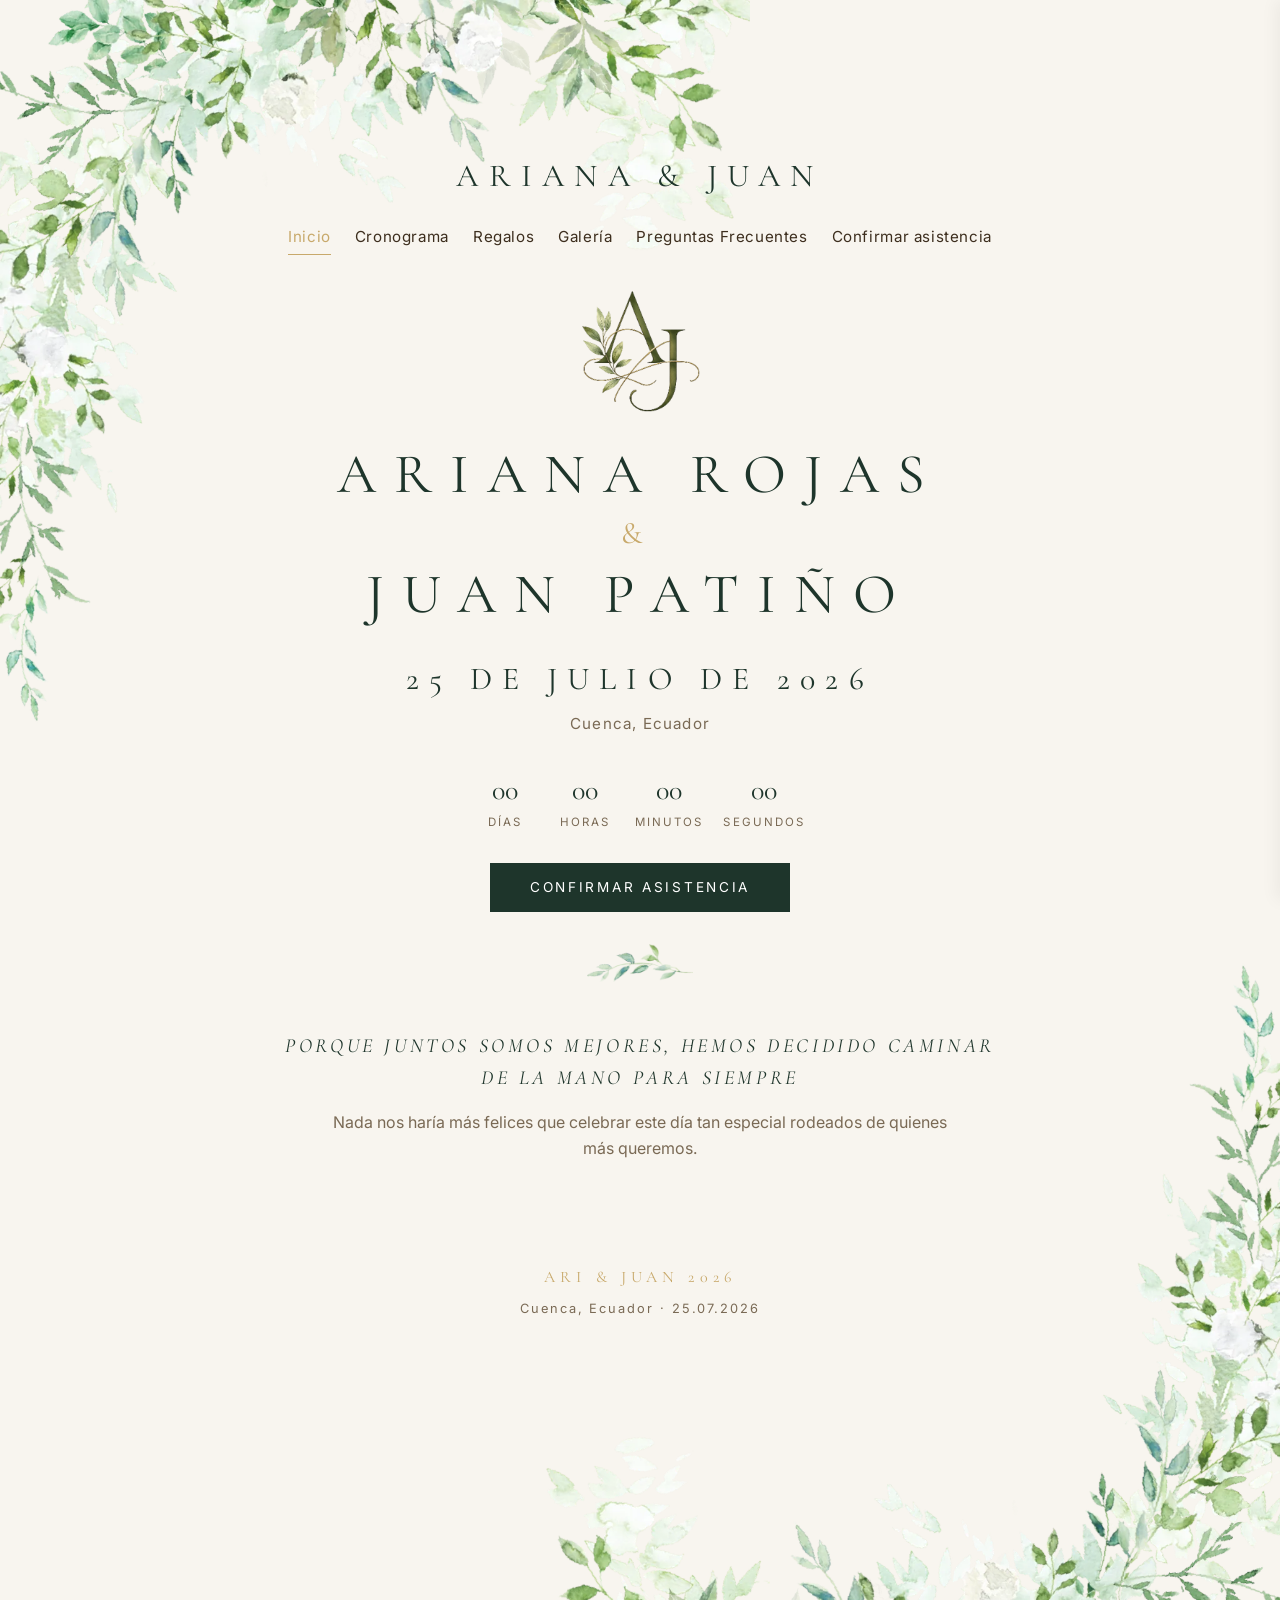
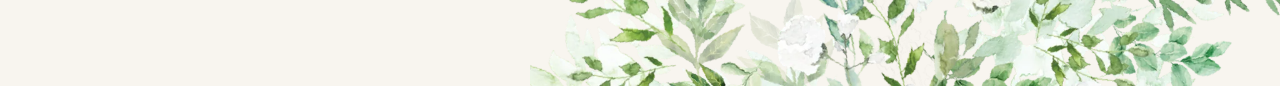
==== index.html @ b40ef791 "Invitacion: saludo 3+ usa nombre y apellido completos, ceremonia solo hora de inicio 10:30 AM, lugar" ====
<!DOCTYPE html>
<html lang="es">
<head>
  <meta charset="UTF-8">
  <meta name="viewport" content="width=device-width, initial-scale=1.0">
  <title>Invitación | Ariana & Juan</title>

  <link rel="icon" href="/favicon.ico" sizes="any">
  <link rel="icon" type="image/png" sizes="32x32" href="/icons/favicon-32x32.png">
  <link rel="apple-touch-icon" sizes="180x180" href="/icons/apple-touch-icon.png">
  <link rel="manifest" href="/site.webmanifest">
  <meta name="theme-color" content="#1e352b">

  <meta property="og:type" content="website">
  <meta property="og:title" content="Ariana & Juan | Nuestra Boda">
  <meta property="og:description" content="25 de julio de 2026. La Muralla, Baños de Cuenca, Ecuador.">
  <meta property="og:image" content="https://arijuan2026.com/social/og-image-v3.jpg">
  <meta property="og:image:width" content="1200">
  <meta property="og:image:height" content="630">
  <meta property="og:url" content="https://arijuan2026.com/">
  <meta name="twitter:card" content="summary_large_image">
  <meta name="twitter:image" content="https://arijuan2026.com/social/twitter-card-v3.jpg">

  <link rel="preconnect" href="https://fonts.googleapis.com">
  <link rel="preconnect" href="https://fonts.gstatic.com" crossorigin>
  <link href="https://fonts.googleapis.com/css2?family=Cormorant+Garamond:wght@400;500;600&family=Inter:wght@400;500&display=swap" rel="stylesheet">
  <link rel="stylesheet" href="/assets/css/styles.css">
</head>
<body>
  <div class="marco-superior">
    <img src="/assets/img/decoracion/floral-superior.webp" alt="" class="floral">
  </div>

  <p id="error" class="error" hidden></p>

  <section id="contenido" class="invitacion">
    <img src="/icons/logo.png" alt="Monograma A J" class="hero-mono">

    <p class="saludo" id="saludo"></p>

    <p class="frase">Hay momentos en la vida que son especiales por sí solos, pero compartirlos con las personas que queremos los convierte en recuerdos inolvidables.</p>

    <p class="bendicion">Con la bendición de Dios y de nuestros Padres</p>

    <div class="padres">
      <p class="padres-col padres-novia" id="padres-novia"></p>
      <p class="padres-col padres-novio" id="padres-novio"></p>
    </div>

    <p class="frase">tenemos el honor de invitarles a celebrar junto a nosotros uno de los días más importantes de nuestras vidas.</p>

    <h1 class="hero-nombres">
      ARIANA ROJAS
      <span class="hero-amp">&amp;</span>
      JUAN PATIÑO
    </h1>

    <hr class="separador-oro">

    <p class="hero-fecha" id="fecha"></p>
    <p class="hero-lugar invitacion-lugar" id="lugar"></p>

    <div class="evento-bloque" id="bloque-ceremonia" hidden>
      <h3 class="evento-titulo">Ceremonia</h3>
      <!-- Placeholder de imagen: reemplazar el div por <img src="..." class="evento-imagen"> cuando esté la foto -->
      <div class="evento-imagen" aria-hidden="true">Imagen</div>
      <p class="hero-lugar"><span id="ceremonia-hora"></span></p>
    </div>

    <div class="evento-bloque" id="bloque-recepcion">
      <h3 class="evento-titulo">Recepción</h3>
      <!-- Placeholder de imagen: reemplazar el div por <img src="..." class="evento-imagen"> cuando esté la foto -->
      <div class="evento-imagen" aria-hidden="true">Imagen</div>
      <p class="hero-lugar"><span id="recepcion-hora"></span></p>
    </div>

    <p class="hashtag" id="hashtag"></p>

    <div class="botones">
      <a id="rsvp-link" class="btn" href="#">Confirmar asistencia</a>
      <a id="sitio-link" class="btn btn-secundario" href="#">Ver sitio de la boda</a>
    </div>
  </section>

  <footer class="site-footer">
    <p class="marca">ARI &amp; JUAN 2026</p>
    <p>Cuenca, Ecuador · 25.07.2026</p>
  </footer>

  <div class="marco-inferior">
    <img src="/assets/img/decoracion/floral-inferior.webp" alt="" class="floral">
  </div>

  <script src="/assets/js/data.js"></script>
  <script src="/assets/js/invitacion.js"></script>
  <script src="/assets/js/sw-register.js" defer></script>
</body>
</html>
---- assets/css/styles.css ----
/* Diseño basado en el sitio Zola arijuan2026 + paleta de la marca Ari & Juan
   (crema #fffaf3 / dorado #b7954b / verde bosque + decoración floral en acuarela). */

:root {
  --color-fondo: #f8f5ef;
  --color-fondo-suave: #f0ebde;
  --color-texto: #3d2e1e;
  --color-texto-suave: #7a6a55;
  --color-acento: #1e352b;
  --color-oro: #c8a96b;
  --color-oro-claro: #dec797;
  --color-sage: #87a96b;
  --color-borde: #e2d7be;
  --serif: "Cormorant Garamond", Georgia, "Times New Roman", serif;
  --sans: "Inter", -apple-system, BlinkMacSystemFont, "Segoe UI", Roboto, sans-serif;
  --letter-headings: 0.32em;
  --letter-headings-tight: 0.2em;
  --ancho-contenido: 900px;
}

* { box-sizing: border-box; }

html, body { margin: 0; padding: 0; }

body {
  font-family: var(--sans);
  color: var(--color-texto);
  background-color: var(--color-fondo);
  line-height: 1.6;
  font-size: 16px;
  position: relative;
  min-height: 100vh;
  overflow-x: hidden;
}

/* Florales: overlays absolutos que no consumen flow. Top a la izquierda, bottom a la derecha. */

.marco-superior,
.marco-inferior {
  position: absolute;
  left: 0;
  right: 0;
  pointer-events: none;
  z-index: 0;
  overflow: hidden;
  display: flex;
}

.marco-superior { top: 0; justify-content: flex-start; align-items: flex-start; }
.marco-inferior { bottom: 0; justify-content: flex-end; align-items: flex-end; }

.marco-superior .floral,
.marco-inferior .floral {
  display: block;
  width: 100%;
  max-width: 800px;
  height: auto;
  aspect-ratio: 1500 / 1455;
  user-select: none;
}

@media (min-width: 768px) and (max-width: 1199px) {
  .marco-superior .floral,
  .marco-inferior .floral { max-width: 600px; }
}

@media (min-width: 1200px) {
  .marco-superior .floral,
  .marco-inferior .floral { max-width: 750px; }
}

/* Header, main y footer en flujo normal, por encima del floral */

.site-header,
main,
.site-footer {
  position: relative;
  z-index: 1;
}

.site-header {
  text-align: center;
  padding: clamp(100px, 13vw, 150px) 1rem 1rem;
}

.site-title {
  font-family: var(--serif);
  font-weight: 400;
  font-size: clamp(1.5rem, 3.5vw, 2rem);
  letter-spacing: var(--letter-headings);
  text-transform: uppercase;
  color: var(--color-acento);
  margin: 0 0 1.25rem;
}

.site-title a { color: inherit; text-decoration: none; }

.site-nav {
  display: flex;
  justify-content: center;
  flex-wrap: wrap;
  row-gap: 0.4rem;
  column-gap: 1.5rem;
  font-size: 0.95rem;
}

.site-nav a {
  color: var(--color-texto);
  text-decoration: none;
  letter-spacing: 0.04em;
  padding: 0.25rem 0;
  border-bottom: 1px solid transparent;
  transition: color 0.2s, border-color 0.2s;
}

.site-nav a:hover { color: var(--color-oro); }
.site-nav a.active { border-bottom-color: var(--color-oro); color: var(--color-oro); }

/* Burger fijo en esquina superior derecha, siempre visible.
   Es un acceso alternativo: el nav horizontal sigue siendo el principal. */

.burger {
  position: fixed;
  top: 1rem;
  right: 1rem;
  z-index: 100;
  background: rgba(248, 245, 239, 0.85);
  backdrop-filter: blur(4px);
  border: 1px solid var(--color-borde);
  border-radius: 50%;
  cursor: pointer;
  padding: 0;
  width: 46px;
  height: 46px;
  display: flex;
  flex-direction: column;
  align-items: center;
  justify-content: center;
  gap: 4px;
  transition: background 0.2s;
}

.burger:hover { background: var(--color-fondo); }

.burger span {
  display: block;
  width: 22px;
  height: 2px;
  background: var(--color-acento);
  transition: transform 0.25s, opacity 0.25s;
}

.burger[aria-expanded="true"] {
  background: var(--color-fondo);
}

.burger[aria-expanded="true"] span:nth-child(1) {
  transform: translateY(6px) rotate(45deg);
}
.burger[aria-expanded="true"] span:nth-child(2) {
  opacity: 0;
}
.burger[aria-expanded="true"] span:nth-child(3) {
  transform: translateY(-6px) rotate(-45deg);
}

/* Overlay drawer que abre desde la derecha al hacer click en el burger */

.menu-overlay {
  position: fixed;
  top: 0;
  right: 0;
  width: min(320px, 100%);
  height: 100vh;
  background: var(--color-fondo);
  z-index: 99;
  transform: translateX(100%);
  transition: transform 0.3s ease;
  padding: 5rem 2rem 2rem;
  box-shadow: -4px 0 16px rgba(0, 0, 0, 0.05);
  border-left: 1px solid var(--color-borde);
  overflow-y: auto;
}

.menu-overlay.abierto {
  transform: translateX(0);
}

.menu-overlay a {
  display: block;
  padding: 0.9rem 0;
  border-bottom: 1px solid var(--color-borde);
  color: var(--color-texto);
  text-decoration: none;
  letter-spacing: 0.05em;
  font-size: 1rem;
}

.menu-overlay a:hover,
.menu-overlay a.active {
  color: var(--color-oro);
}

.menu-overlay a:last-child {
  border-bottom: 0;
}

/* Main */

main {
  max-width: var(--ancho-contenido);
  margin: 0 auto;
  padding: 1rem 1.5rem 2rem;
  text-align: center;
}

main.home { padding-top: 1rem; }

h1, h2, h3, h4 {
  font-family: var(--serif);
  font-weight: 400;
  text-transform: uppercase;
  letter-spacing: var(--letter-headings);
  color: var(--color-acento);
  margin: 0;
}

h1 { font-size: clamp(2rem, 6vw, 3rem); line-height: 1.2; }
h2 { font-size: clamp(1.4rem, 3vw, 1.75rem); margin-top: 2.5rem; margin-bottom: 1rem; }
h3 { font-size: clamp(1.1rem, 2.5vw, 1.35rem); margin-top: 1.5rem; margin-bottom: 0.5rem; color: var(--color-oro); }
h4 { font-size: 1rem; letter-spacing: var(--letter-headings-tight); margin-top: 1rem; }

p { margin: 0.5rem 0; }

a { color: var(--color-oro); }
a:hover { color: var(--color-acento); }

/* Hero del Inicio */

.hero-nombres {
  font-family: var(--serif);
  font-weight: 400;
  text-transform: uppercase;
  letter-spacing: var(--letter-headings);
  color: var(--color-acento);
  font-size: clamp(2.2rem, 7vw, 3.5rem);
  line-height: 1.2;
  margin: 1rem 0;
}

.hero-amp {
  display: block;
  font-size: 0.55em;
  margin: 0.5rem 0;
  color: var(--color-oro);
}

.hero-fecha {
  font-family: var(--serif);
  font-weight: 400;
  text-transform: uppercase;
  letter-spacing: var(--letter-headings);
  color: var(--color-acento);
  font-size: clamp(1.4rem, 3.5vw, 2rem);
  margin: 1.5rem 0 0.5rem;
}

.hero-lugar {
  color: var(--color-texto-suave);
  letter-spacing: 0.08em;
  margin-bottom: 2rem;
  font-size: 0.95rem;
}

.hero-mono {
  display: block;
  margin: 0 auto 1.5rem;
  width: clamp(80px, 14vw, 130px);
  height: auto;
}

/* Countdown */

.countdown {
  display: flex;
  justify-content: center;
  gap: 1.25rem;
  margin: 1.5rem 0 2rem;
  flex-wrap: wrap;
}

.countdown-item {
  display: flex;
  flex-direction: column;
  align-items: center;
  min-width: 60px;
}

.countdown-num {
  font-family: var(--serif);
  font-size: clamp(1.4rem, 3vw, 1.75rem);
  color: var(--color-acento);
}

.countdown-label {
  font-size: 0.72rem;
  letter-spacing: 0.18em;
  text-transform: uppercase;
  color: var(--color-texto-suave);
}

/* Botones */

.btn {
  display: inline-block;
  padding: 0.85rem 2.5rem;
  background: var(--color-acento);
  color: #fff;
  text-decoration: none;
  border: none;
  font-family: var(--sans);
  font-size: 0.85rem;
  letter-spacing: 0.2em;
  text-transform: uppercase;
  cursor: pointer;
  transition: background 0.2s, color 0.2s;
}

.btn:hover { background: var(--color-oro); color: #fff; }

.btn-secundario {
  background: transparent;
  color: var(--color-acento);
  border: 1px solid var(--color-oro);
}

.btn-secundario:hover { background: var(--color-oro); color: #fff; }

.botones {
  display: flex;
  gap: 1rem;
  justify-content: center;
  flex-wrap: wrap;
  margin: 2rem 0;
}

/* Quote */

.quote {
  font-family: var(--serif);
  font-style: italic;
  font-size: clamp(1.05rem, 2vw, 1.25rem);
  color: var(--color-acento);
  text-transform: uppercase;
  letter-spacing: 0.18em;
  line-height: 1.6;
  margin: 3rem auto 1rem;
  max-width: 720px;
}

.subquote {
  color: var(--color-texto-suave);
  max-width: 640px;
  margin: 0 auto 2rem;
}

.separador-oro,
.separador-floral {
  display: block;
  margin: 1.75rem auto;
  border: none;
  width: clamp(140px, 22vw, 220px);
  height: 38px;
  background: url('/assets/img/decoracion/separador-floral.png') no-repeat center / contain;
}

/* Foto del home */

.foto-pareja {
  display: block;
  width: 100%;
  max-width: 720px;
  height: auto;
  margin: 2rem auto 0;
}

/* Eventos del Cronograma */

.evento {
  margin: 3rem auto;
  padding-bottom: 2rem;
  border-bottom: 1px solid var(--color-borde);
  max-width: 640px;
}

.evento:last-child { border-bottom: none; }

.evento .hora {
  font-family: var(--serif);
  font-size: 1.15rem;
  color: var(--color-oro);
  letter-spacing: 0.05em;
  margin: 0.5rem 0;
}

.evento .lugar {
  font-weight: 500;
  margin: 0.5rem 0 0.25rem;
}

.evento .detalle {
  color: var(--color-texto-suave);
  margin-top: 1rem;
  text-align: left;
}

.evento .botones { margin: 1.25rem 0 0; }

/* Galería */

.galeria {
  display: grid;
  grid-template-columns: repeat(auto-fit, minmax(260px, 1fr));
  gap: 1rem;
  margin-top: 2rem;
}

.galeria img {
  width: 100%;
  height: 100%;
  object-fit: cover;
  aspect-ratio: 1 / 1;
  display: block;
}

/* FAQ */

.faq {
  text-align: center;
  max-width: 720px;
  margin: 0 auto;
}

.faq h2 {
  font-size: 1.05rem;
  letter-spacing: var(--letter-headings-tight);
  margin-top: 2.5rem;
  margin-bottom: 0.75rem;
}

.faq p {
  color: var(--color-texto-suave);
  margin-bottom: 1.5rem;
}

/* Invitación digital personalizada (index raíz) */

.invitacion {
  position: relative;
  z-index: 1;
  max-width: 720px;
  margin: 0 auto 4rem;
  padding: clamp(100px, 13vw, 200px) 2rem 3rem;
  text-align: center;
  opacity: 0;
  transition: opacity 0.3s ease;
}

.invitacion.cargada { opacity: 1; }

.invitacion .saludo {
  font-family: var(--serif);
  font-style: italic;
  font-size: 1.2rem;
  color: var(--color-texto-suave);
  margin-bottom: 1.5rem;
}

.invitacion .frase {
  font-family: var(--serif);
  font-style: italic;
  color: var(--color-texto-suave);
  margin: 1rem auto 1.5rem;
  max-width: 520px;
}

.invitacion .bendicion {
  font-family: var(--serif);
  color: var(--color-acento);
  letter-spacing: 0.04em;
  margin: 1.5rem auto 0.85rem;
}

.padres {
  display: flex;
  justify-content: center;
  align-items: flex-start;
  gap: 1.5rem;
  margin: 0 auto 1.5rem;
  max-width: 540px;
}

.padres-col {
  flex: 1;
  margin: 0;
  font-family: var(--serif);
  font-size: 1.05rem;
  line-height: 1.4;
  color: var(--color-acento);
}

.padres-novia { text-align: right; }

.padres-novio {
  text-align: left;
  border-left: 1px solid var(--color-borde);
  padding-left: 1.5rem;
}

@media (max-width: 600px) {
  .padres {
    flex-direction: column;
    align-items: center;
    gap: 0.35rem;
    max-width: 100%;
  }
  .padres-col {
    flex: none;
    width: 100%;
  }
  .padres-novia,
  .padres-novio {
    text-align: center;
    border-left: 0;
    padding-left: 0;
  }
}

.invitacion .hashtag {
  margin-top: 1.5rem;
  letter-spacing: 0.2em;
  font-size: 0.85rem;
  color: var(--color-oro);
}

.evento-bloque {
  margin: 1.5rem auto;
  padding-top: 1rem;
  max-width: 480px;
}

.evento-bloque + .evento-bloque {
  border-top: 1px solid var(--color-borde);
  margin-top: 2rem;
  padding-top: 1.5rem;
}

.evento-titulo {
  font-family: var(--serif);
  text-transform: uppercase;
  letter-spacing: var(--letter-headings-tight);
  color: var(--color-oro);
  font-size: 1rem;
  margin: 0 0 0.75rem;
  text-align: center;
}

/* Lugar único de la invitación (ceremonia y recepción comparten sede) */
.invitacion-lugar {
  margin-top: 0.35rem;
  margin-bottom: 0.5rem;
}

/* Placeholder de imagen dentro de cada bloque de evento */
.evento-imagen {
  display: flex;
  align-items: center;
  justify-content: center;
  width: 100%;
  max-width: 320px;
  aspect-ratio: 4 / 3;
  margin: 0.5rem auto 0.85rem;
  background: var(--color-fondo-suave);
  border: 1px dashed var(--color-oro-claro);
  color: var(--color-texto-suave);
  font-size: 0.75rem;
  letter-spacing: 0.18em;
  text-transform: uppercase;
  object-fit: cover;
}

/* Formulario RSVP */

form {
  max-width: 640px;
  margin: 2rem auto;
  text-align: left;
}

.campo {
  border: 1px solid var(--color-borde);
  background: var(--color-fondo-suave);
  padding: 1.25rem 1.5rem;
  margin: 1.5rem 0;
  text-align: left;
}

.campo-titulo {
  font-family: var(--serif);
  text-transform: uppercase;
  letter-spacing: var(--letter-headings-tight);
  color: var(--color-acento);
  font-size: 1rem;
  margin: 0 0 1rem;
  text-align: left;
}

.opciones-radio label {
  display: block;
  margin: 0.5rem 0;
  font-weight: 400;
  letter-spacing: 0;
}

.visually-hidden {
  position: absolute;
  width: 1px;
  height: 1px;
  margin: -1px;
  padding: 0;
  overflow: hidden;
  clip: rect(0, 0, 0, 0);
  white-space: nowrap;
  border: 0;
}

form label {
  display: block;
  margin: 1rem 0 0.35rem;
  font-weight: 500;
  font-size: 0.9rem;
  letter-spacing: 0.05em;
}

form input[type="text"],
form input[type="password"],
form select,
form textarea {
  width: 100%;
  padding: 0.6rem;
  border: 1px solid var(--color-borde);
  font-family: inherit;
  font-size: 1rem;
  background: #fff;
  color: var(--color-texto);
}

form input[type="radio"] { margin-right: 0.5rem; accent-color: var(--color-oro); }

.asistente {
  border-top: 1px dashed var(--color-borde);
  padding-top: 1rem;
  margin-top: 1.25rem;
}

.estado-envio {
  text-align: center;
  color: var(--color-texto-suave);
  margin: 1rem 0;
}

/* Error: centrado fijo en la pantalla, visible sobre cualquier floral */

.error {
  position: fixed;
  top: 50%;
  left: 50%;
  transform: translate(-50%, -50%);
  width: min(92%, 460px);
  margin: 0;
  z-index: 50;
  background: #fdf0f0;
  border: 1px solid #e0aaaa;
  color: #7a2020;
  padding: 1.5rem 1.25rem;
  text-align: center;
  box-shadow: 0 8px 32px rgba(30, 53, 43, 0.12);
  border-radius: 4px;
  line-height: 1.5;
}

/* Admin */

table {
  width: 100%;
  border-collapse: collapse;
  margin-top: 1rem;
  font-size: 0.9rem;
}

table th, table td {
  border: 1px solid var(--color-borde);
  padding: 0.5rem;
  text-align: left;
}

table th {
  background: var(--color-fondo-suave);
  color: var(--color-acento);
  font-family: var(--serif);
  letter-spacing: 0.05em;
  text-transform: uppercase;
}

/* Site footer */

.site-footer {
  text-align: center;
  padding: 2rem 1rem clamp(200px, 28vw, 380px);
  color: var(--color-texto-suave);
  font-size: 0.8rem;
  letter-spacing: 0.15em;
}

.site-footer .marca {
  font-family: var(--serif);
  font-size: 1rem;
  color: var(--color-oro);
  letter-spacing: var(--letter-headings);
  text-transform: uppercase;
  margin-bottom: 0.5rem;
}

/* Responsive */

@media (max-width: 600px) {
  .site-nav { row-gap: 0.3rem; column-gap: 1rem; font-size: 0.85rem; }
  main { padding: 1rem 1rem 1.5rem; }
  .countdown { gap: 0.75rem; }
  .countdown-item { min-width: 50px; }
}
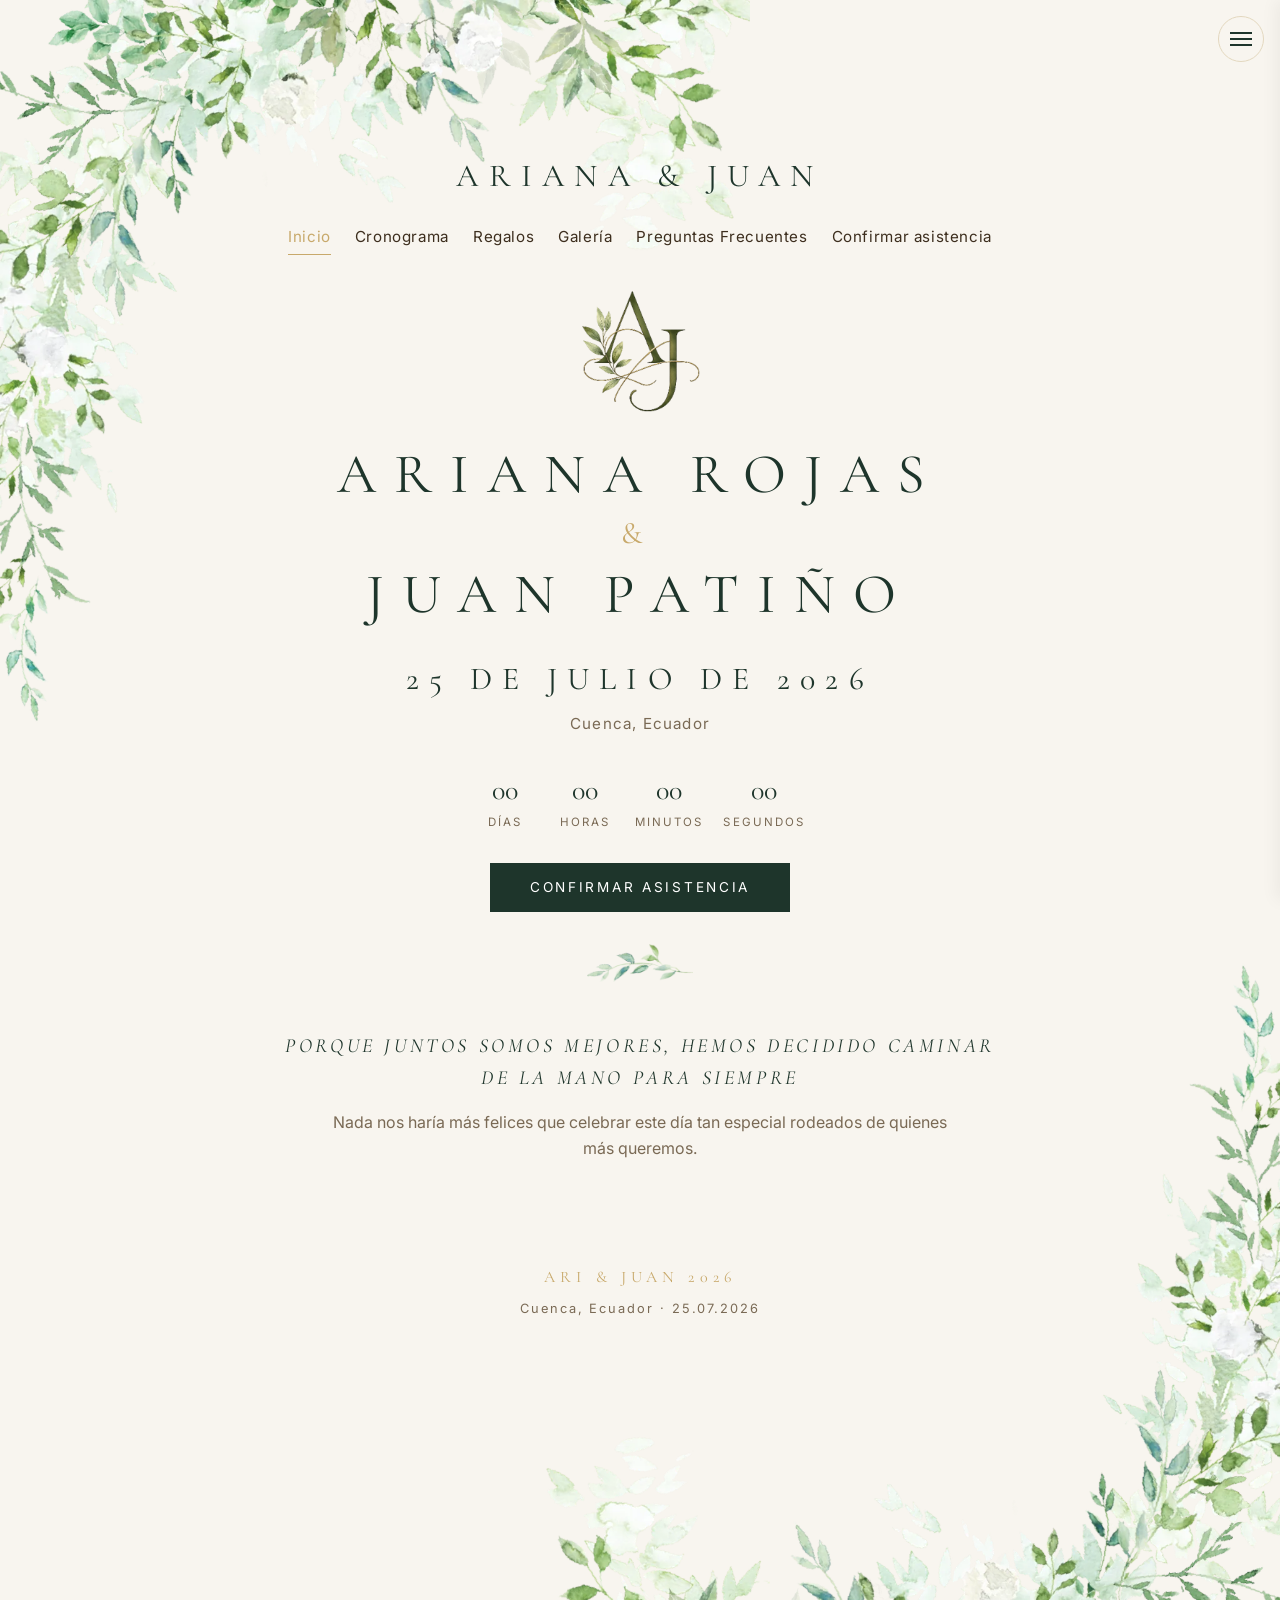
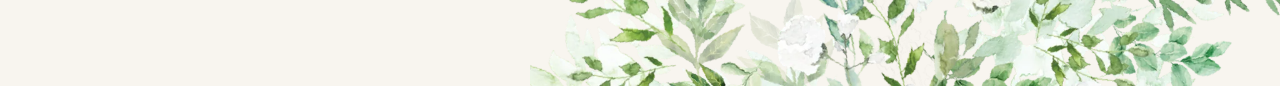
==== commit 5c48923e: "Carga mas rapida de la invitacion: cache local del invitado (stale-while-revalidate) y preconnect al" ====
--- a/index.html
+++ b/index.html
@@ -23,6 +23,8 @@
 
   <link rel="preconnect" href="https://fonts.googleapis.com">
   <link rel="preconnect" href="https://fonts.gstatic.com" crossorigin>
+  <link rel="preconnect" href="https://script.google.com">
+  <link rel="preconnect" href="https://script.googleusercontent.com">
   <link href="https://fonts.googleapis.com/css2?family=Cormorant+Garamond:wght@400;500;600&family=Inter:wght@400;500&display=swap" rel="stylesheet">
   <link rel="stylesheet" href="/assets/css/styles.css">
 </head>
@@ -62,15 +64,15 @@
 
     <div class="evento-bloque" id="bloque-ceremonia" hidden>
       <h3 class="evento-titulo">Ceremonia</h3>
-      <!-- Placeholder de imagen: reemplazar el div por <img src="..." class="evento-imagen"> cuando esté la foto -->
-      <div class="evento-imagen" aria-hidden="true">Imagen</div>
+      <!-- Reemplazar el archivo /assets/img/invitacion/ceremonia.jpg con la foto final de la ceremonia -->
+      <img class="evento-imagen" src="/assets/img/invitacion/ceremonia.jpg" alt="Ceremonia">
       <p class="hero-lugar"><span id="ceremonia-hora"></span></p>
     </div>
 
     <div class="evento-bloque" id="bloque-recepcion">
       <h3 class="evento-titulo">Recepción</h3>
-      <!-- Placeholder de imagen: reemplazar el div por <img src="..." class="evento-imagen"> cuando esté la foto -->
-      <div class="evento-imagen" aria-hidden="true">Imagen</div>
+      <!-- Reemplazar el archivo /assets/img/invitacion/recepcion.jpg con la foto final de la recepción -->
+      <img class="evento-imagen" src="/assets/img/invitacion/recepcion.jpg" alt="Recepción">
       <p class="hero-lugar"><span id="recepcion-hora"></span></p>
     </div>
 
--- a/assets/css/styles.css
+++ b/assets/css/styles.css
@@ -395,6 +395,9 @@
 
 .evento:last-child { border-bottom: none; }
 
+/* Invitados solo a la recepción: el cronograma oculta la ceremonia */
+.sin-ceremonia #seccion-ceremonia { display: none; }
+
 .evento .hora {
   font-family: var(--serif);
   font-size: 1.15rem;
@@ -571,21 +574,16 @@
   margin-bottom: 0.5rem;
 }
 
-/* Placeholder de imagen dentro de cada bloque de evento */
+/* Imagen de cada bloque de evento.
+   Hoy es un placeholder de 1px (casi invisible); al reemplazar el archivo por la
+   foto final se mostrará centrada y limitada a este tamaño. */
 .evento-imagen {
-  display: flex;
-  align-items: center;
-  justify-content: center;
-  width: 100%;
-  max-width: 320px;
-  aspect-ratio: 4 / 3;
+  display: block;
+  width: auto;
+  max-width: 360px;
+  max-height: 280px;
+  height: auto;
   margin: 0.5rem auto 0.85rem;
-  background: var(--color-fondo-suave);
-  border: 1px dashed var(--color-oro-claro);
-  color: var(--color-texto-suave);
-  font-size: 0.75rem;
-  letter-spacing: 0.18em;
-  text-transform: uppercase;
   object-fit: cover;
 }
 
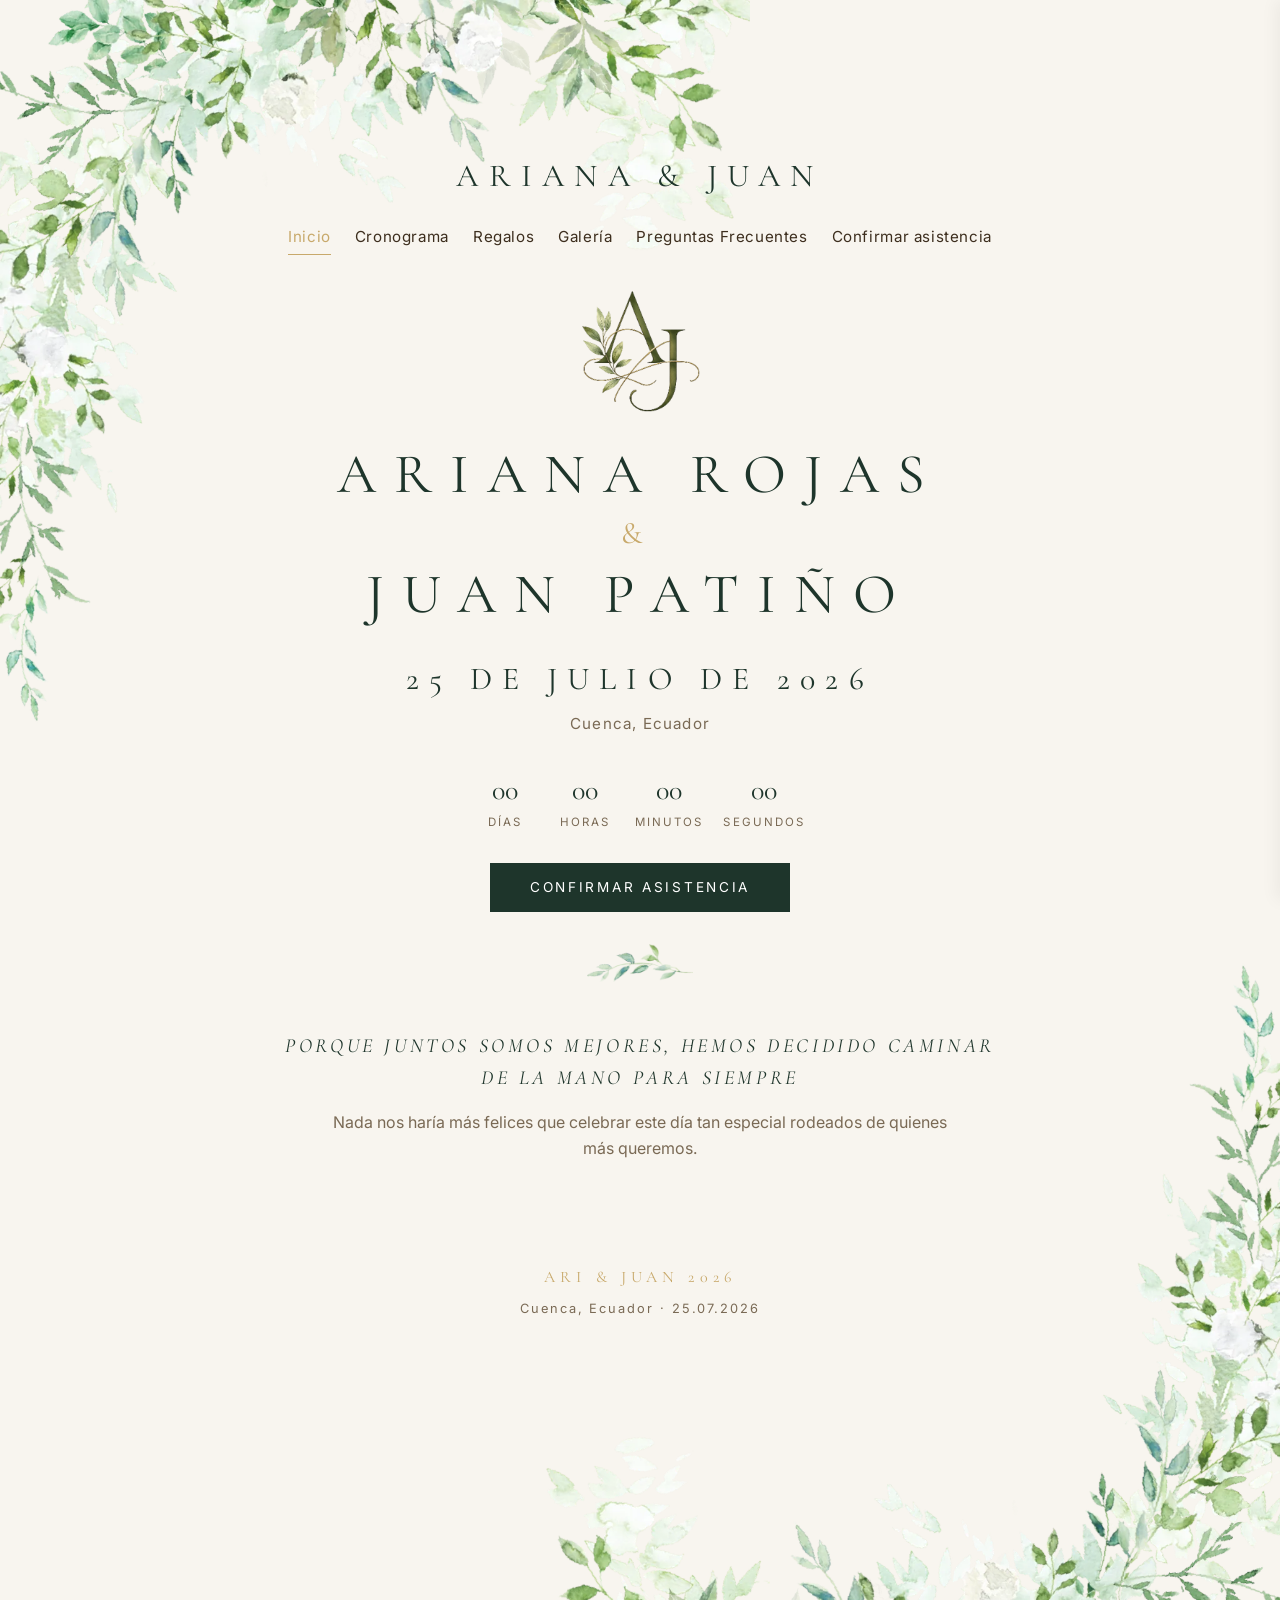
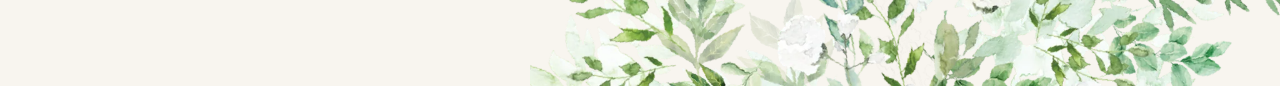
==== commit a56c078f: "Imagenes de eventos con fondo transparente (anillos, copas, vestido) en WebP + script quitar-fondo.p" ====
--- a/index.html
+++ b/index.html
@@ -64,15 +64,13 @@
 
     <div class="evento-bloque" id="bloque-ceremonia" hidden>
       <h3 class="evento-titulo">Ceremonia</h3>
-      <!-- Reemplazar el archivo /assets/img/invitacion/ceremonia.jpg con la foto final de la ceremonia -->
-      <img class="evento-imagen" src="/assets/img/invitacion/ceremonia.jpg" alt="Ceremonia">
+      <img class="evento-imagen" src="/assets/img/invitacion/ceremonia.webp" alt="Ceremonia">
       <p class="hero-lugar"><span id="ceremonia-hora"></span></p>
     </div>
 
     <div class="evento-bloque" id="bloque-recepcion">
       <h3 class="evento-titulo">Recepción</h3>
-      <!-- Reemplazar el archivo /assets/img/invitacion/recepcion.jpg con la foto final de la recepción -->
-      <img class="evento-imagen" src="/assets/img/invitacion/recepcion.jpg" alt="Recepción">
+      <img class="evento-imagen" src="/assets/img/invitacion/recepcion.webp" alt="Recepción">
       <p class="hero-lugar"><span id="recepcion-hora"></span></p>
     </div>
 
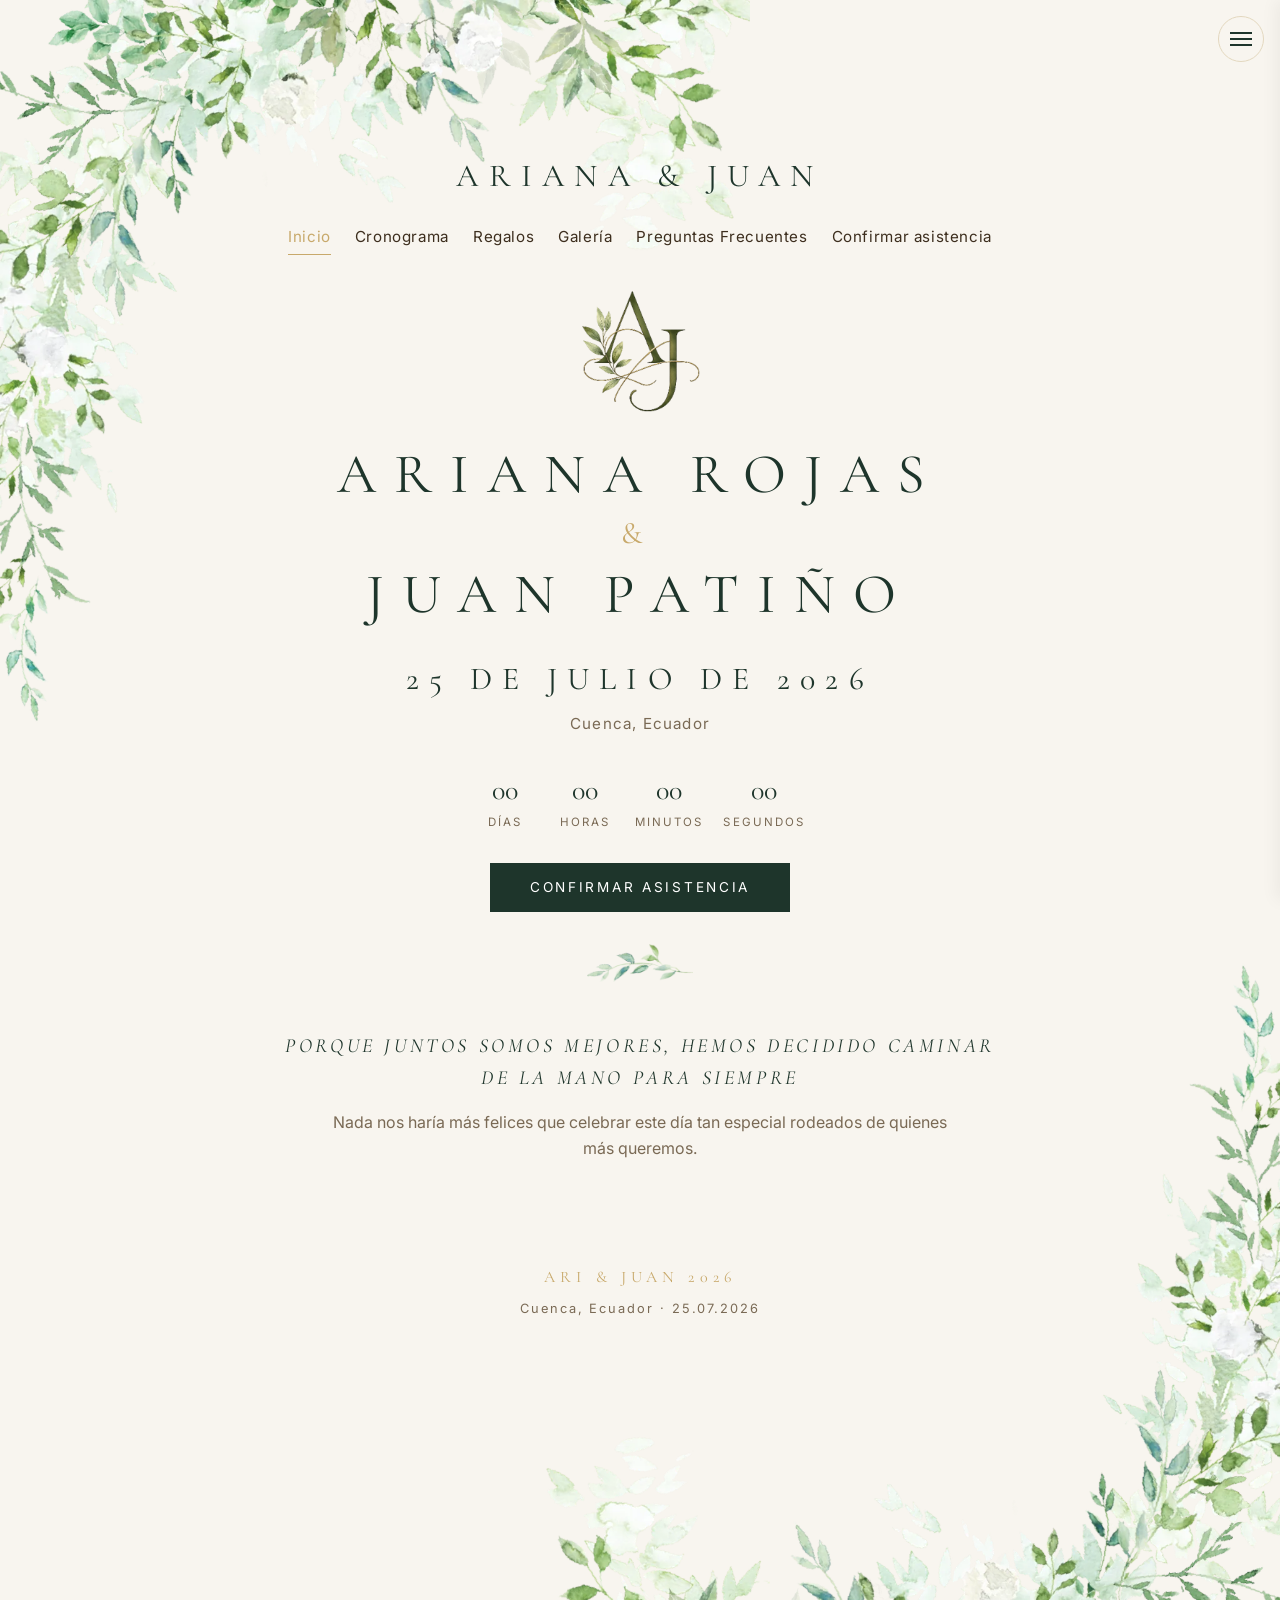
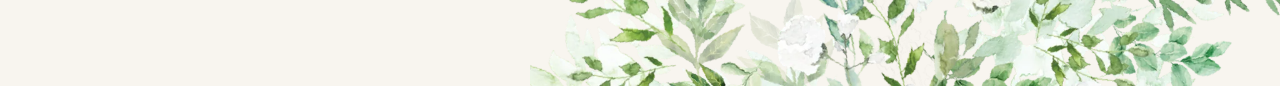
==== commit 784f6b7c: "Invitacion: mostrar el lugar debajo de la hora en el bloque de Brindis y Almuerzo (mismo lugar que l" ====
--- a/index.html
+++ b/index.html
@@ -60,18 +60,29 @@
     <hr class="separador-oro">
 
     <p class="hero-fecha" id="fecha"></p>
-    <p class="hero-lugar invitacion-lugar" id="lugar"></p>
 
     <div class="evento-bloque" id="bloque-ceremonia" hidden>
       <h3 class="evento-titulo">Ceremonia</h3>
       <img class="evento-imagen" src="/assets/img/invitacion/ceremonia.webp" alt="Ceremonia">
       <p class="hero-lugar"><span id="ceremonia-hora"></span></p>
+      <p class="evento-lugar" id="ceremonia-lugar"></p>
+      <p class="hero-lugar" id="ceremonia-direccion"></p>
+
+      <div class="evento-sub" id="bloque-almuerzo">
+        <h4 class="evento-subtitulo">Brindis y Almuerzo</h4>
+        <img class="evento-imagen" src="/assets/img/invitacion/almuerzo.webp" alt="Brindis y Almuerzo">
+        <p class="hero-lugar"><span id="almuerzo-hora"></span></p>
+        <p class="evento-lugar" id="almuerzo-lugar"></p>
+        <p class="hero-lugar" id="almuerzo-direccion"></p>
+      </div>
     </div>
 
     <div class="evento-bloque" id="bloque-recepcion">
       <h3 class="evento-titulo">Recepción</h3>
       <img class="evento-imagen" src="/assets/img/invitacion/recepcion.webp" alt="Recepción">
       <p class="hero-lugar"><span id="recepcion-hora"></span></p>
+      <p class="evento-lugar" id="recepcion-lugar"></p>
+      <p class="hero-lugar" id="recepcion-direccion"></p>
     </div>
 
     <p class="hashtag" id="hashtag"></p>
--- a/assets/css/styles.css
+++ b/assets/css/styles.css
@@ -398,6 +398,11 @@
 /* Invitados solo a la recepción: el cronograma oculta la ceremonia */
 .sin-ceremonia #seccion-ceremonia { display: none; }
 
+/* Botón "Agregar al calendario" de la recepción: solo para invitados de solo recepción
+   (los demás usan el de la ceremonia, que arranca a las 10:30). */
+.solo-recepcion { display: none; }
+.sin-ceremonia .solo-recepcion { display: inline-block; }
+
 .evento .hora {
   font-family: var(--serif);
   font-size: 1.15rem;
@@ -415,6 +420,15 @@
   color: var(--color-texto-suave);
   margin-top: 1rem;
   text-align: left;
+}
+
+/* Frase poética bajo cada evento del cronograma (centrada y en cursiva) */
+.evento .detalle-frase {
+  text-align: center;
+  font-family: var(--serif);
+  font-style: italic;
+  font-size: 1.1rem;
+  color: var(--color-acento);
 }
 
 .evento .botones { margin: 1.25rem 0 0; }
@@ -574,17 +588,40 @@
   margin-bottom: 0.5rem;
 }
 
-/* Imagen de cada bloque de evento.
-   Hoy es un placeholder de 1px (casi invisible); al reemplazar el archivo por la
-   foto final se mostrará centrada y limitada a este tamaño. */
+/* Ilustración de cada bloque de evento (anillos, copas, vestido). */
 .evento-imagen {
   display: block;
   width: auto;
-  max-width: 360px;
-  max-height: 280px;
+  max-width: 210px;
+  max-height: 190px;
   height: auto;
   margin: 0.5rem auto 0.85rem;
-  object-fit: cover;
+  object-fit: contain;
+}
+
+/* Nombre del lugar dentro de cada bloque de evento de la invitación. */
+.evento-lugar {
+  margin: 0.5rem 0 0.1rem;
+  color: var(--color-texto);
+  font-weight: 500;
+  letter-spacing: 0.03em;
+}
+
+/* Sub-bloque informativo dentro de un evento (ej: Almuerzo dentro de Ceremonia) */
+.evento-sub {
+  margin-top: 1.1rem;
+  padding-top: 0.9rem;
+  border-top: 1px solid var(--color-borde);
+}
+
+.evento-subtitulo {
+  font-family: var(--serif);
+  text-transform: uppercase;
+  letter-spacing: var(--letter-headings-tight);
+  color: var(--color-oro);
+  font-size: 0.9rem;
+  margin: 0 0 0.4rem;
+  text-align: center;
 }
 
 /* Formulario RSVP */
